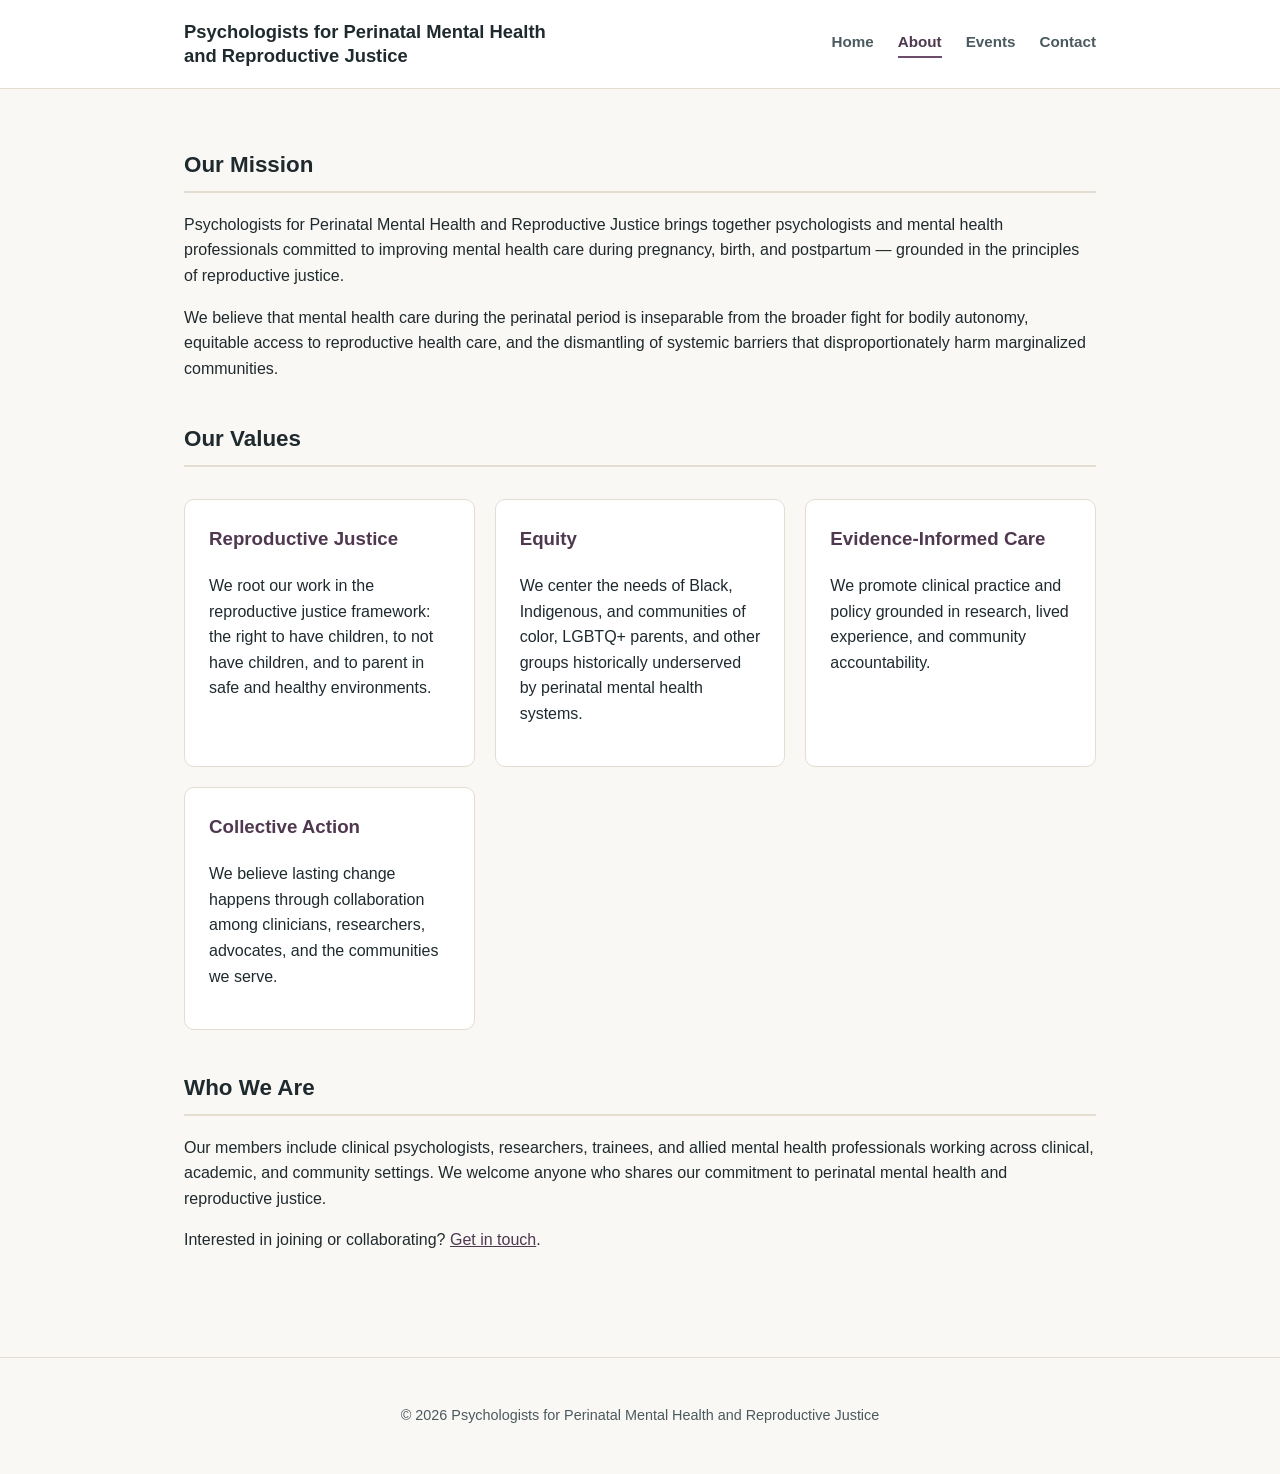
==== about.html @ e0008d32 "Initial site for Psychologists for Perinatal Mental Health and Reproductive Justice Home, About, Eve" ====
<!DOCTYPE html>
<html lang="en">
<head>
  <meta charset="UTF-8">
  <meta name="viewport" content="width=device-width, initial-scale=1.0">
  <title>About | Psychologists for Perinatal Mental Health and Reproductive Justice</title>
  <meta name="description" content="Learn about our mission and values as a community of psychologists advancing perinatal mental health and reproductive justice.">
  <link rel="stylesheet" href="style.css">
</head>
<body>
  <header class="site-header">
    <div class="header-inner">
      <a class="site-title" href="index.html">Psychologists for Perinatal Mental Health<br>and Reproductive Justice</a>
      <nav class="site-nav">
        <a href="index.html">Home</a>
        <a href="about.html" aria-current="page">About</a>
        <a href="events.html">Events</a>
        <a href="contact.html">Contact</a>
      </nav>
    </div>
  </header>

  <main>
    <section>
      <h2>Our Mission</h2>
      <p>Psychologists for Perinatal Mental Health and Reproductive Justice brings together psychologists and mental health professionals committed to improving mental health care during pregnancy, birth, and postpartum — grounded in the principles of reproductive justice.</p>
      <p>We believe that mental health care during the perinatal period is inseparable from the broader fight for bodily autonomy, equitable access to reproductive health care, and the dismantling of systemic barriers that disproportionately harm marginalized communities.</p>
    </section>

    <section>
      <h2>Our Values</h2>
      <div class="card-grid">
        <div class="card">
          <h3>Reproductive Justice</h3>
          <p>We root our work in the reproductive justice framework: the right to have children, to not have children, and to parent in safe and healthy environments.</p>
        </div>
        <div class="card">
          <h3>Equity</h3>
          <p>We center the needs of Black, Indigenous, and communities of color, LGBTQ+ parents, and other groups historically underserved by perinatal mental health systems.</p>
        </div>
        <div class="card">
          <h3>Evidence-Informed Care</h3>
          <p>We promote clinical practice and policy grounded in research, lived experience, and community accountability.</p>
        </div>
        <div class="card">
          <h3>Collective Action</h3>
          <p>We believe lasting change happens through collaboration among clinicians, researchers, advocates, and the communities we serve.</p>
        </div>
      </div>
    </section>

    <section>
      <h2>Who We Are</h2>
      <p>Our members include clinical psychologists, researchers, trainees, and allied mental health professionals working across clinical, academic, and community settings. We welcome anyone who shares our commitment to perinatal mental health and reproductive justice.</p>
      <p>Interested in joining or collaborating? <a href="contact.html">Get in touch</a>.</p>
    </section>
  </main>

  <footer class="site-footer">
    <div class="footer-inner">
      <p>&copy; 2026 Psychologists for Perinatal Mental Health and Reproductive Justice</p>
    </div>
  </footer>
</body>
</html>
---- style.css ----
:root {
  --ink: #1f2a2e;
  --ink-soft: #4a5a5f;
  --bg: #faf8f5;
  --bg-alt: #f0ece4;
  --panel: #ffffff;
  --accent: #6b4c6b;
  --accent-dark: #4f3850;
  --teal: #2f6b62;
  --border: #e3ddd2;
  --max-width: 960px;
}

* {
  box-sizing: border-box;
}

body {
  margin: 0;
  font-family: -apple-system, BlinkMacSystemFont, "Segoe UI", Helvetica, Arial, sans-serif;
  color: var(--ink);
  background: var(--bg);
  line-height: 1.6;
}

a {
  color: var(--accent-dark);
}

a:hover {
  color: var(--teal);
}

header.site-header {
  background: var(--panel);
  border-bottom: 1px solid var(--border);
}

.header-inner {
  max-width: var(--max-width);
  margin: 0 auto;
  padding: 1.25rem 1.5rem;
  display: flex;
  flex-wrap: wrap;
  align-items: center;
  justify-content: space-between;
  gap: 1rem;
}

.site-title {
  font-size: 1.15rem;
  font-weight: 700;
  color: var(--ink);
  text-decoration: none;
  line-height: 1.3;
  max-width: 30rem;
}

nav.site-nav {
  display: flex;
  gap: 1.5rem;
  flex-wrap: wrap;
}

nav.site-nav a {
  text-decoration: none;
  color: var(--ink-soft);
  font-weight: 600;
  font-size: 0.95rem;
  padding-bottom: 2px;
  border-bottom: 2px solid transparent;
}

nav.site-nav a:hover,
nav.site-nav a[aria-current="page"] {
  color: var(--accent-dark);
  border-bottom-color: var(--accent);
}

main {
  max-width: var(--max-width);
  margin: 0 auto;
  padding: 2.5rem 1.5rem 4rem;
}

.hero {
  background: linear-gradient(135deg, var(--accent) 0%, var(--teal) 100%);
  color: #fff;
  border-radius: 12px;
  padding: 3rem 2rem;
  margin-bottom: 2.5rem;
}

.hero h1 {
  margin-top: 0;
  font-size: 2rem;
  line-height: 1.25;
}

.hero p {
  font-size: 1.1rem;
  max-width: 40rem;
  opacity: 0.95;
}

.button {
  display: inline-block;
  background: #fff;
  color: var(--accent-dark);
  padding: 0.65rem 1.4rem;
  border-radius: 8px;
  text-decoration: none;
  font-weight: 700;
  margin-top: 0.5rem;
}

.button:hover {
  background: var(--bg-alt);
  color: var(--accent-dark);
}

.button-outline {
  display: inline-block;
  border: 2px solid #fff;
  color: #fff;
  padding: 0.55rem 1.3rem;
  border-radius: 8px;
  text-decoration: none;
  font-weight: 700;
  margin-top: 0.5rem;
  margin-left: 0.75rem;
}

.button-outline:hover {
  background: rgba(255, 255, 255, 0.15);
  color: #fff;
}

.card-grid {
  display: grid;
  grid-template-columns: repeat(auto-fit, minmax(220px, 1fr));
  gap: 1.25rem;
  margin: 2rem 0;
}

.card {
  background: var(--panel);
  border: 1px solid var(--border);
  border-radius: 10px;
  padding: 1.5rem;
}

.card h3 {
  margin-top: 0;
  color: var(--accent-dark);
}

section {
  margin-bottom: 2.5rem;
}

section h2 {
  font-size: 1.4rem;
  color: var(--ink);
  border-bottom: 2px solid var(--border);
  padding-bottom: 0.5rem;
}

.event {
  background: var(--panel);
  border: 1px solid var(--border);
  border-left: 4px solid var(--teal);
  border-radius: 8px;
  padding: 1.25rem 1.5rem;
  margin-bottom: 1rem;
}

.event .date {
  font-weight: 700;
  color: var(--teal);
  font-size: 0.9rem;
  text-transform: uppercase;
  letter-spacing: 0.03em;
}

.event h3 {
  margin: 0.25rem 0 0.4rem;
}

.contact-list {
  list-style: none;
  padding: 0;
}

.contact-list li {
  padding: 0.75rem 0;
  border-bottom: 1px solid var(--border);
}

.contact-list a {
  font-weight: 600;
}

footer.site-footer {
  border-top: 1px solid var(--border);
  padding: 2rem 1.5rem;
  text-align: center;
  color: var(--ink-soft);
  font-size: 0.9rem;
}

footer.site-footer .footer-inner {
  max-width: var(--max-width);
  margin: 0 auto;
}
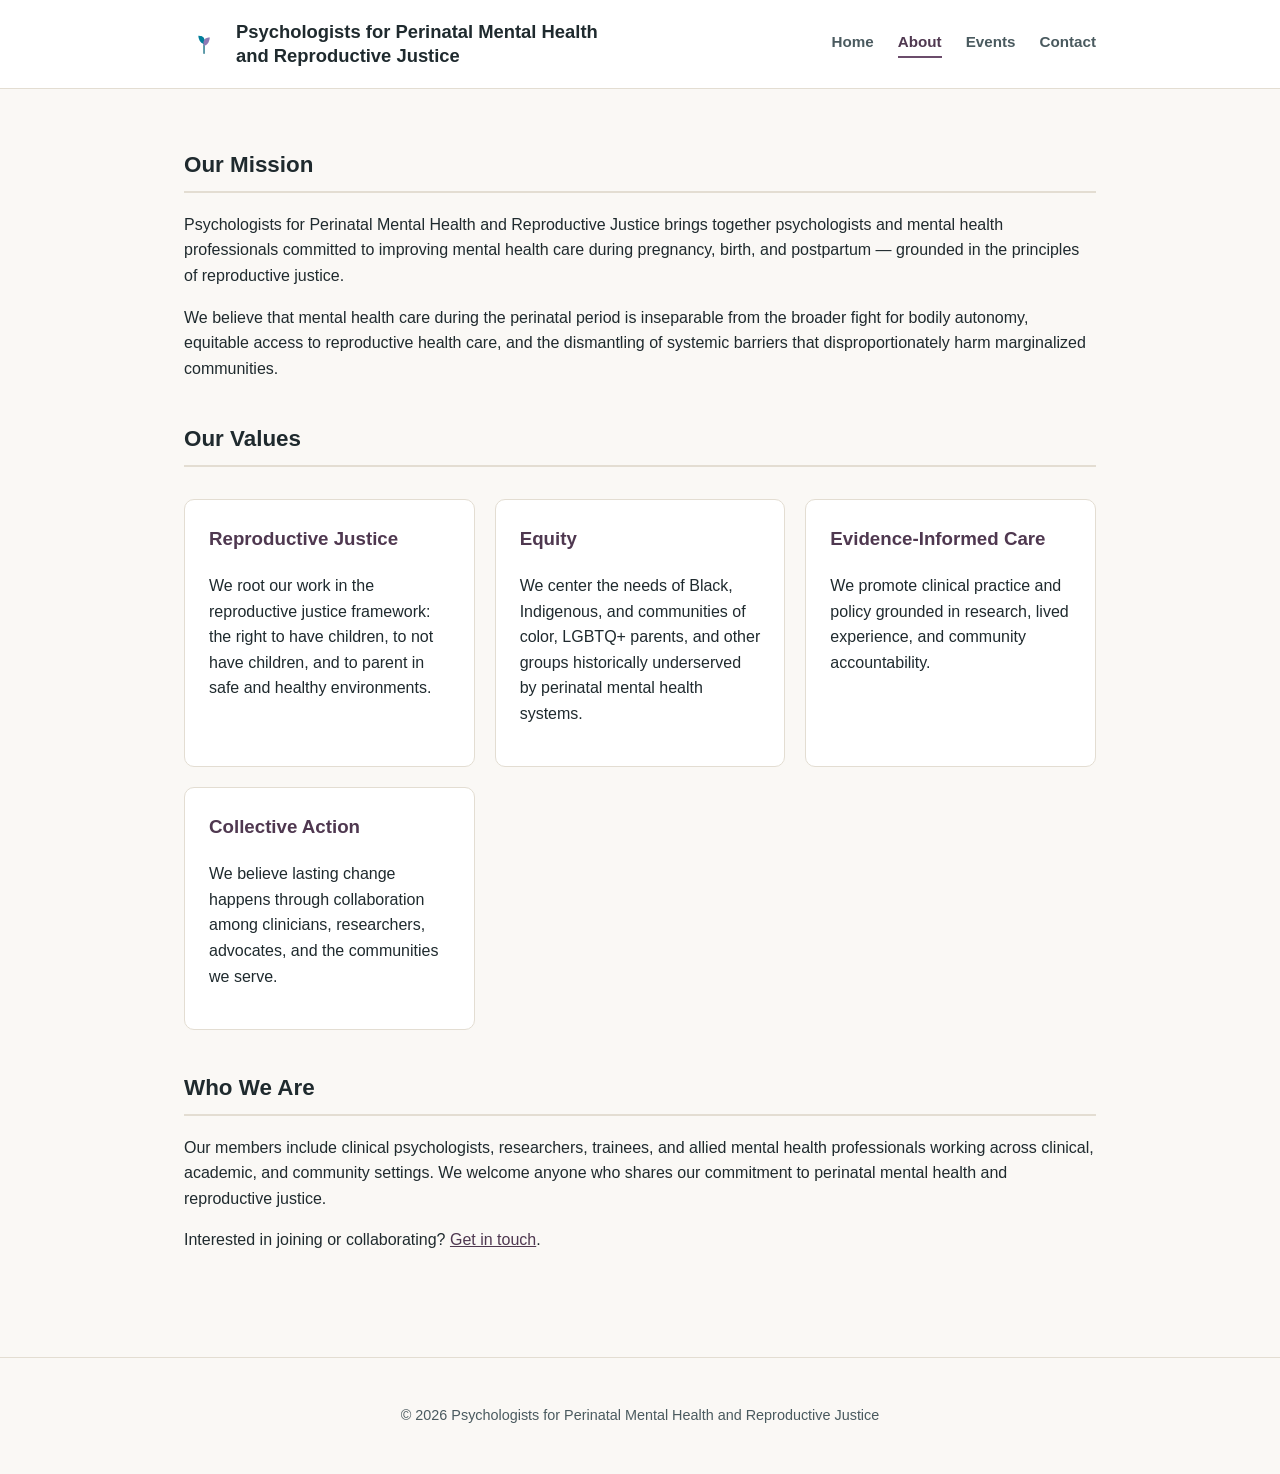
==== commit 31e79d1f: "Add real logo to header and favicon Uses the sprout icon PNG across all pages, plus a lockup asset f" ====
--- a/about.html
+++ b/about.html
@@ -6,11 +6,12 @@
   <title>About | Psychologists for Perinatal Mental Health and Reproductive Justice</title>
   <meta name="description" content="Learn about our mission and values as a community of psychologists advancing perinatal mental health and reproductive justice.">
   <link rel="stylesheet" href="style.css">
+  <link rel="icon" type="image/png" href="assets/logo-icon.png">
 </head>
 <body>
   <header class="site-header">
     <div class="header-inner">
-      <a class="site-title" href="index.html">Psychologists for Perinatal Mental Health<br>and Reproductive Justice</a>
+      <a class="site-title" href="index.html"><img src="assets/logo-icon.png" alt="">Psychologists for Perinatal Mental Health<br>and Reproductive Justice</a>
       <nav class="site-nav">
         <a href="index.html">Home</a>
         <a href="about.html" aria-current="page">About</a>
--- a/style.css
+++ b/style.css
@@ -48,12 +48,21 @@
 }
 
 .site-title {
+  display: flex;
+  align-items: center;
+  gap: 0.75rem;
   font-size: 1.15rem;
   font-weight: 700;
   color: var(--ink);
   text-decoration: none;
   line-height: 1.3;
   max-width: 30rem;
+}
+
+.site-title img {
+  width: 2.5rem;
+  height: 2.5rem;
+  flex-shrink: 0;
 }
 
 nav.site-nav {
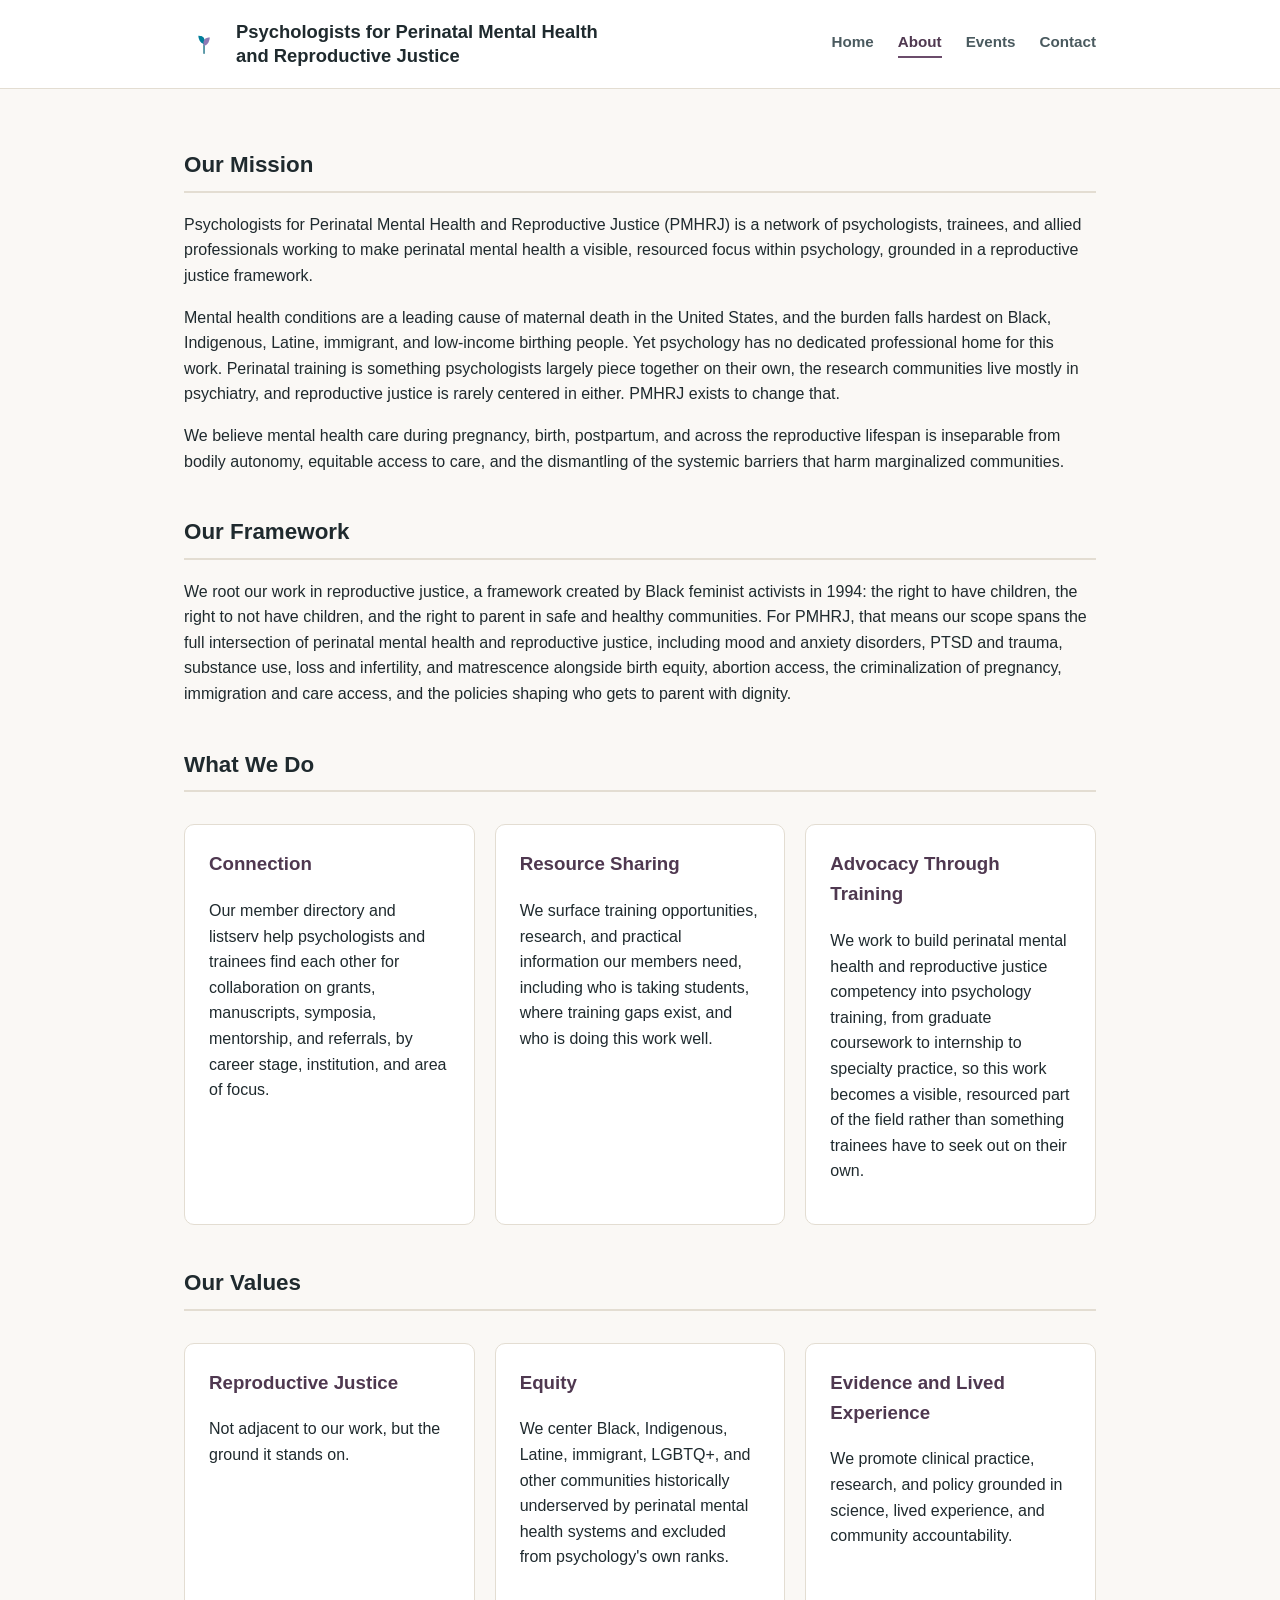
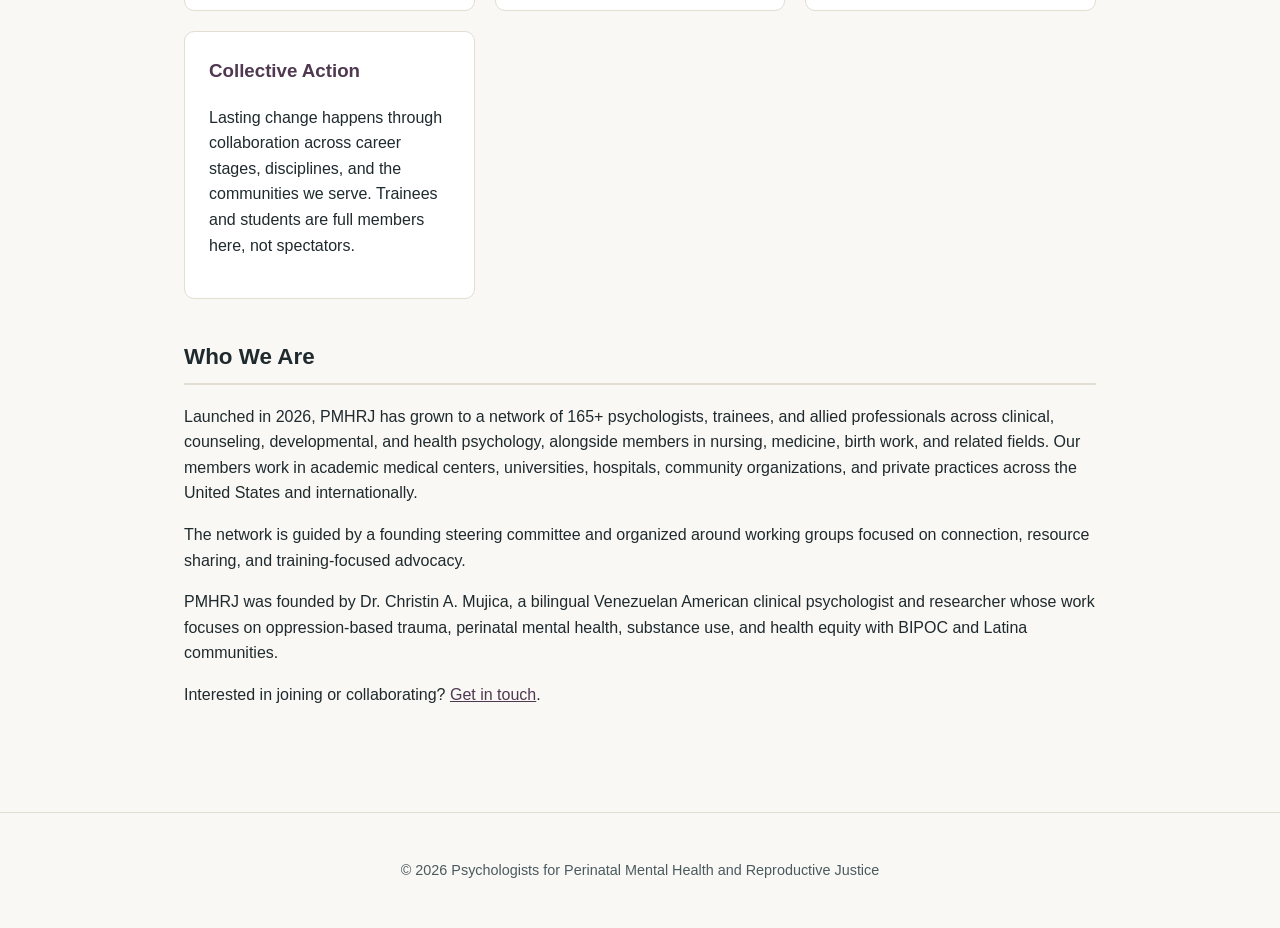
==== commit eb4abd91: "Update About page with full mission, framework, programs, values, and team info Co-Authored-By: Clau" ====
--- a/about.html
+++ b/about.html
@@ -24,8 +24,32 @@
   <main>
     <section>
       <h2>Our Mission</h2>
-      <p>Psychologists for Perinatal Mental Health and Reproductive Justice brings together psychologists and mental health professionals committed to improving mental health care during pregnancy, birth, and postpartum — grounded in the principles of reproductive justice.</p>
-      <p>We believe that mental health care during the perinatal period is inseparable from the broader fight for bodily autonomy, equitable access to reproductive health care, and the dismantling of systemic barriers that disproportionately harm marginalized communities.</p>
+      <p>Psychologists for Perinatal Mental Health and Reproductive Justice (PMHRJ) is a network of psychologists, trainees, and allied professionals working to make perinatal mental health a visible, resourced focus within psychology, grounded in a reproductive justice framework.</p>
+      <p>Mental health conditions are a leading cause of maternal death in the United States, and the burden falls hardest on Black, Indigenous, Latine, immigrant, and low-income birthing people. Yet psychology has no dedicated professional home for this work. Perinatal training is something psychologists largely piece together on their own, the research communities live mostly in psychiatry, and reproductive justice is rarely centered in either. PMHRJ exists to change that.</p>
+      <p>We believe mental health care during pregnancy, birth, postpartum, and across the reproductive lifespan is inseparable from bodily autonomy, equitable access to care, and the dismantling of the systemic barriers that harm marginalized communities.</p>
+    </section>
+
+    <section>
+      <h2>Our Framework</h2>
+      <p>We root our work in reproductive justice, a framework created by Black feminist activists in 1994: the right to have children, the right to not have children, and the right to parent in safe and healthy communities. For PMHRJ, that means our scope spans the full intersection of perinatal mental health and reproductive justice, including mood and anxiety disorders, PTSD and trauma, substance use, loss and infertility, and matrescence alongside birth equity, abortion access, the criminalization of pregnancy, immigration and care access, and the policies shaping who gets to parent with dignity.</p>
+    </section>
+
+    <section>
+      <h2>What We Do</h2>
+      <div class="card-grid">
+        <div class="card">
+          <h3>Connection</h3>
+          <p>Our member directory and listserv help psychologists and trainees find each other for collaboration on grants, manuscripts, symposia, mentorship, and referrals, by career stage, institution, and area of focus.</p>
+        </div>
+        <div class="card">
+          <h3>Resource Sharing</h3>
+          <p>We surface training opportunities, research, and practical information our members need, including who is taking students, where training gaps exist, and who is doing this work well.</p>
+        </div>
+        <div class="card">
+          <h3>Advocacy Through Training</h3>
+          <p>We work to build perinatal mental health and reproductive justice competency into psychology training, from graduate coursework to internship to specialty practice, so this work becomes a visible, resourced part of the field rather than something trainees have to seek out on their own.</p>
+        </div>
+      </div>
     </section>
 
     <section>
@@ -33,26 +57,28 @@
       <div class="card-grid">
         <div class="card">
           <h3>Reproductive Justice</h3>
-          <p>We root our work in the reproductive justice framework: the right to have children, to not have children, and to parent in safe and healthy environments.</p>
+          <p>Not adjacent to our work, but the ground it stands on.</p>
         </div>
         <div class="card">
           <h3>Equity</h3>
-          <p>We center the needs of Black, Indigenous, and communities of color, LGBTQ+ parents, and other groups historically underserved by perinatal mental health systems.</p>
+          <p>We center Black, Indigenous, Latine, immigrant, LGBTQ+, and other communities historically underserved by perinatal mental health systems and excluded from psychology's own ranks.</p>
         </div>
         <div class="card">
-          <h3>Evidence-Informed Care</h3>
-          <p>We promote clinical practice and policy grounded in research, lived experience, and community accountability.</p>
+          <h3>Evidence and Lived Experience</h3>
+          <p>We promote clinical practice, research, and policy grounded in science, lived experience, and community accountability.</p>
         </div>
         <div class="card">
           <h3>Collective Action</h3>
-          <p>We believe lasting change happens through collaboration among clinicians, researchers, advocates, and the communities we serve.</p>
+          <p>Lasting change happens through collaboration across career stages, disciplines, and the communities we serve. Trainees and students are full members here, not spectators.</p>
         </div>
       </div>
     </section>
 
     <section>
       <h2>Who We Are</h2>
-      <p>Our members include clinical psychologists, researchers, trainees, and allied mental health professionals working across clinical, academic, and community settings. We welcome anyone who shares our commitment to perinatal mental health and reproductive justice.</p>
+      <p>Launched in 2026, PMHRJ has grown to a network of 165+ psychologists, trainees, and allied professionals across clinical, counseling, developmental, and health psychology, alongside members in nursing, medicine, birth work, and related fields. Our members work in academic medical centers, universities, hospitals, community organizations, and private practices across the United States and internationally.</p>
+      <p>The network is guided by a founding steering committee and organized around working groups focused on connection, resource sharing, and training-focused advocacy.</p>
+      <p>PMHRJ was founded by Dr. Christin A. Mujica, a bilingual Venezuelan American clinical psychologist and researcher whose work focuses on oppression-based trauma, perinatal mental health, substance use, and health equity with BIPOC and Latina communities.</p>
       <p>Interested in joining or collaborating? <a href="contact.html">Get in touch</a>.</p>
     </section>
   </main>
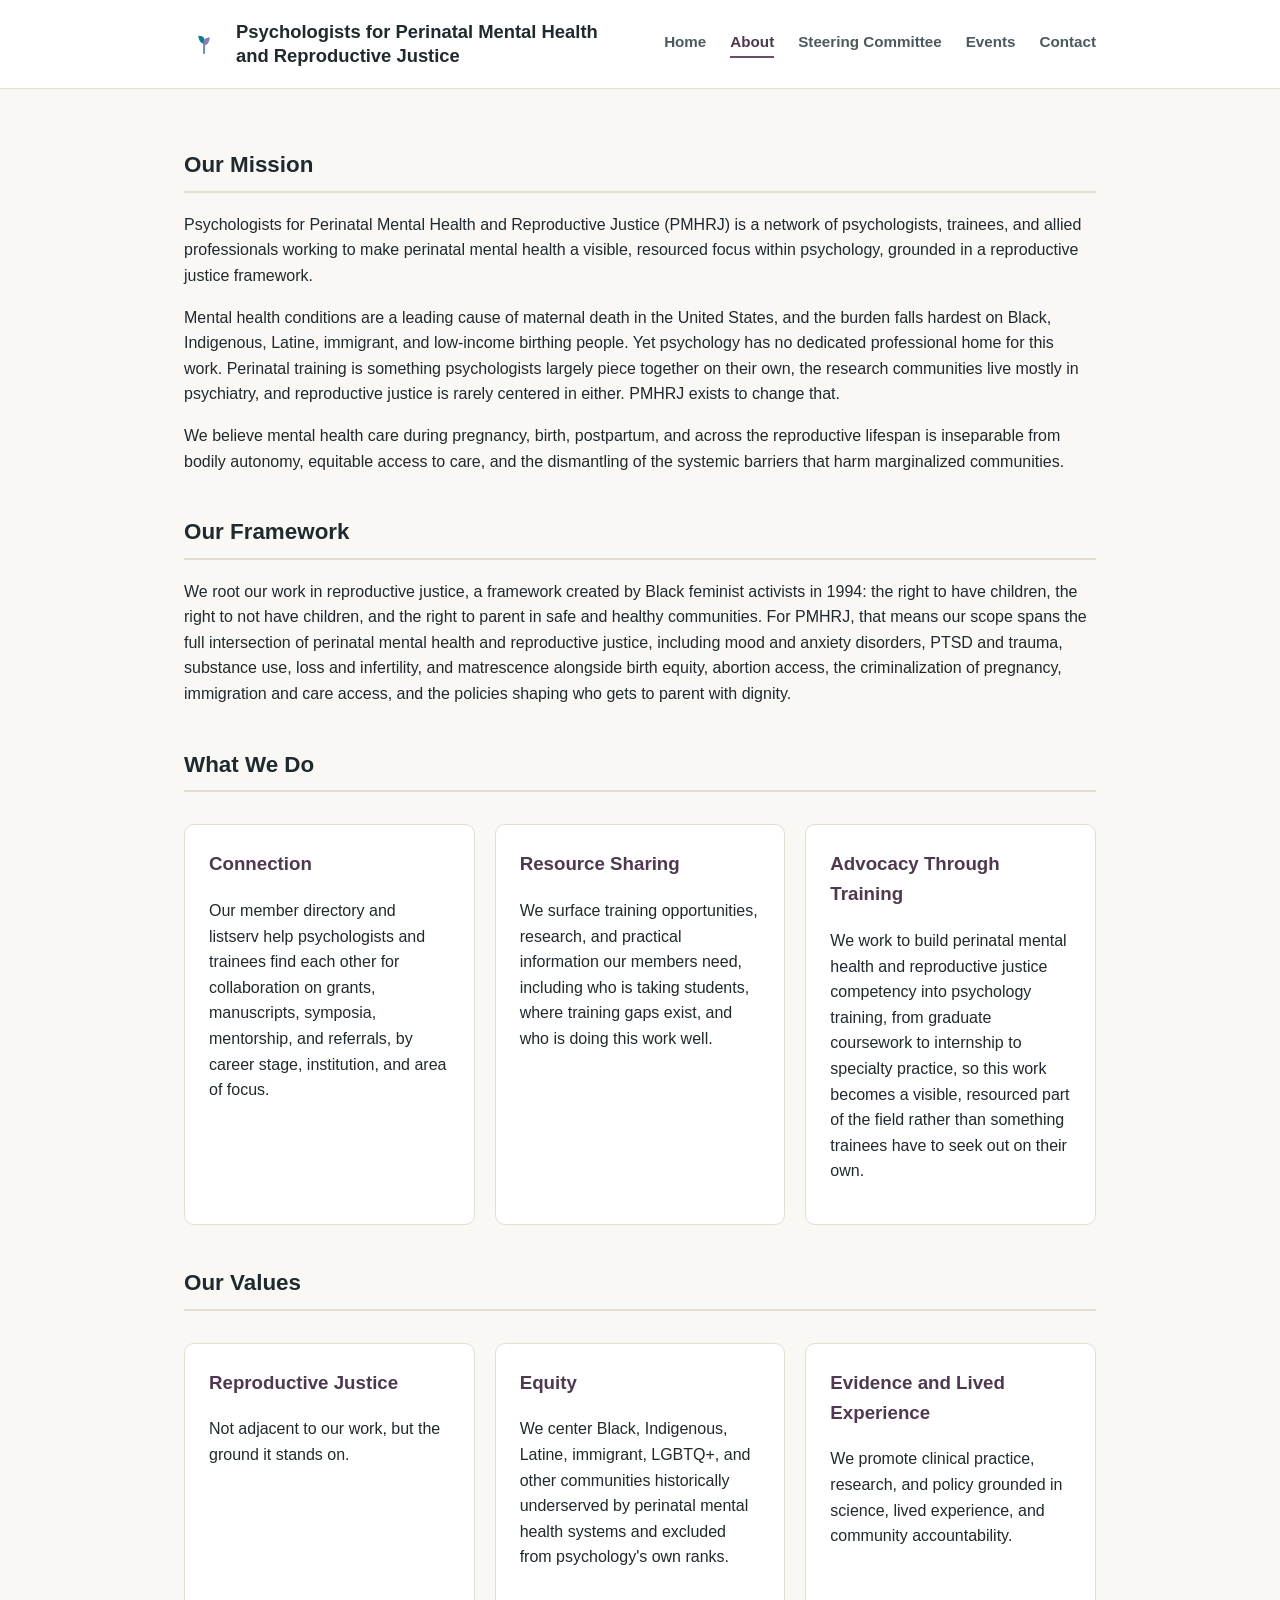
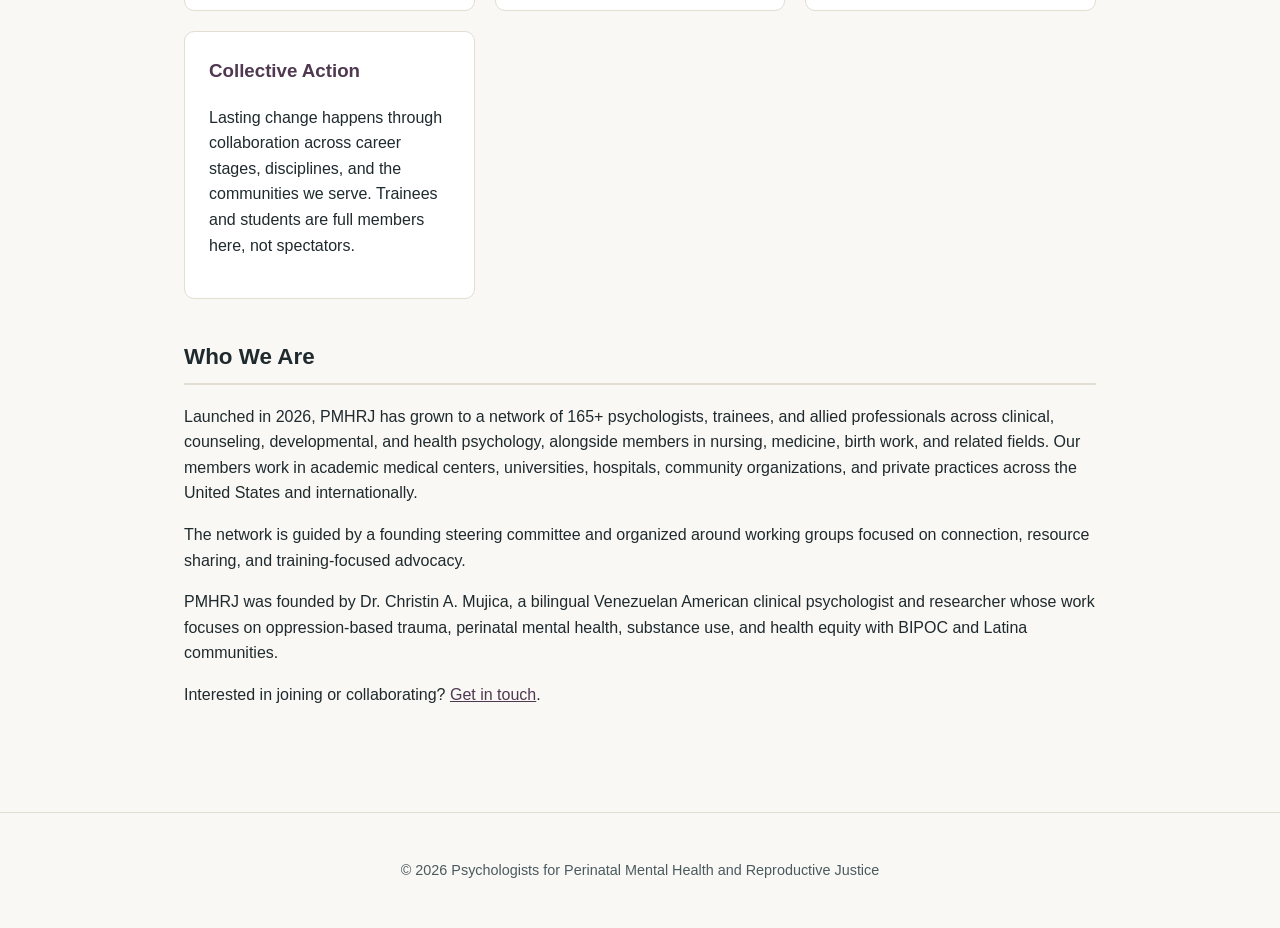
==== commit e0b1e51c: "Add Steering Committee page and nav link Co-Authored-By: Claude Sonnet 5.5 <noreply@anthropic.com>" ====
--- a/about.html
+++ b/about.html
@@ -15,6 +15,7 @@
       <nav class="site-nav">
         <a href="index.html">Home</a>
         <a href="about.html" aria-current="page">About</a>
+        <a href="steering-committee.html">Steering Committee</a>
         <a href="events.html">Events</a>
         <a href="contact.html">Contact</a>
       </nav>
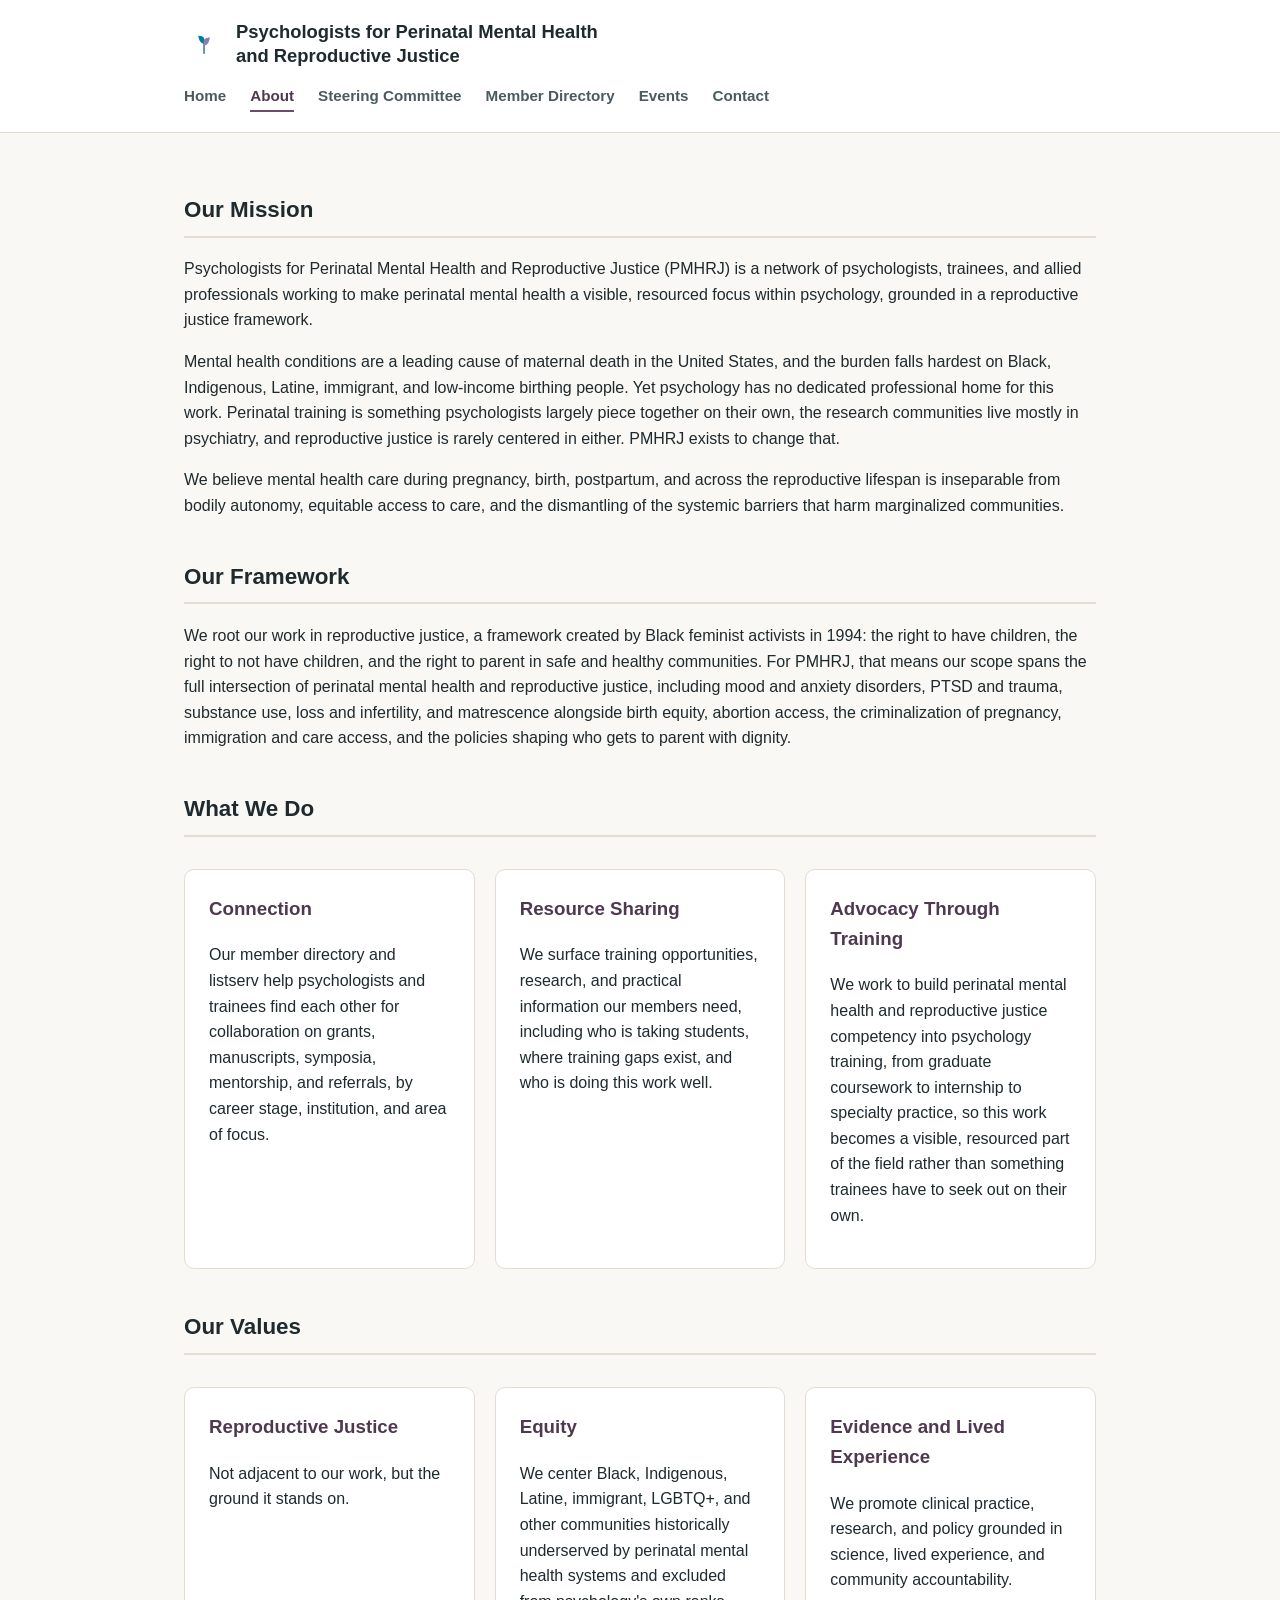
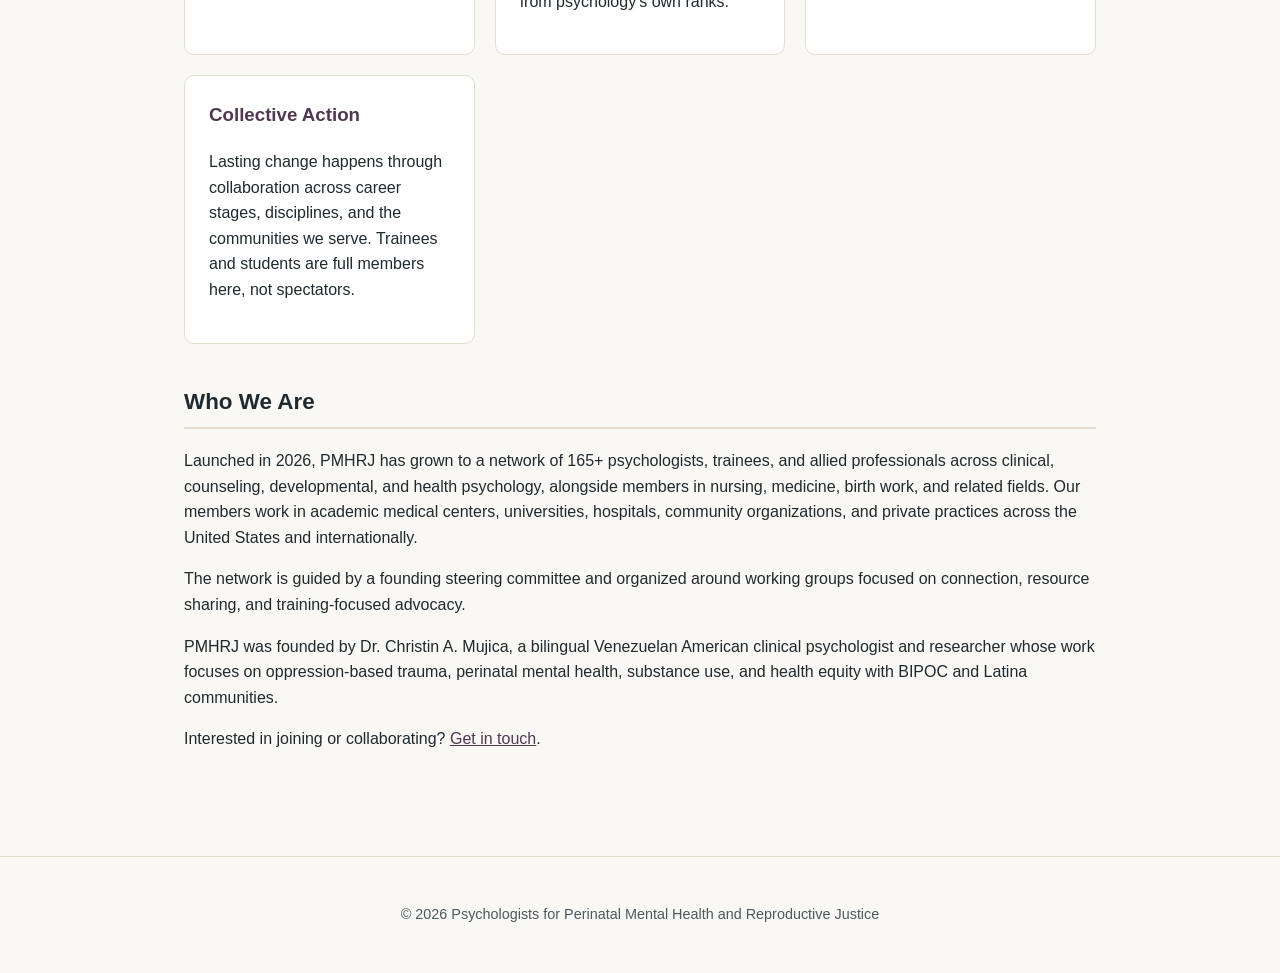
==== commit fb56a2d3: "Add Member Directory page and nav link Co-Authored-By: Claude Sonnet 5.5 <noreply@anthropic.com>" ====
--- a/about.html
+++ b/about.html
@@ -16,6 +16,7 @@
         <a href="index.html">Home</a>
         <a href="about.html" aria-current="page">About</a>
         <a href="steering-committee.html">Steering Committee</a>
+        <a href="directory.html">Member Directory</a>
         <a href="events.html">Events</a>
         <a href="contact.html">Contact</a>
       </nav>
--- a/style.css
+++ b/style.css
@@ -222,3 +222,23 @@
   max-width: var(--max-width);
   margin: 0 auto;
 }
+
+.button.join {
+  background: var(--accent);
+  color: #fff;
+}
+
+.button.join:hover {
+  background: var(--accent-dark);
+  color: #fff;
+}
+
+.button-outline.join-outline {
+  border-color: var(--accent);
+  color: var(--accent-dark);
+}
+
+.button-outline.join-outline:hover {
+  background: var(--bg-alt);
+  color: var(--accent-dark);
+}
